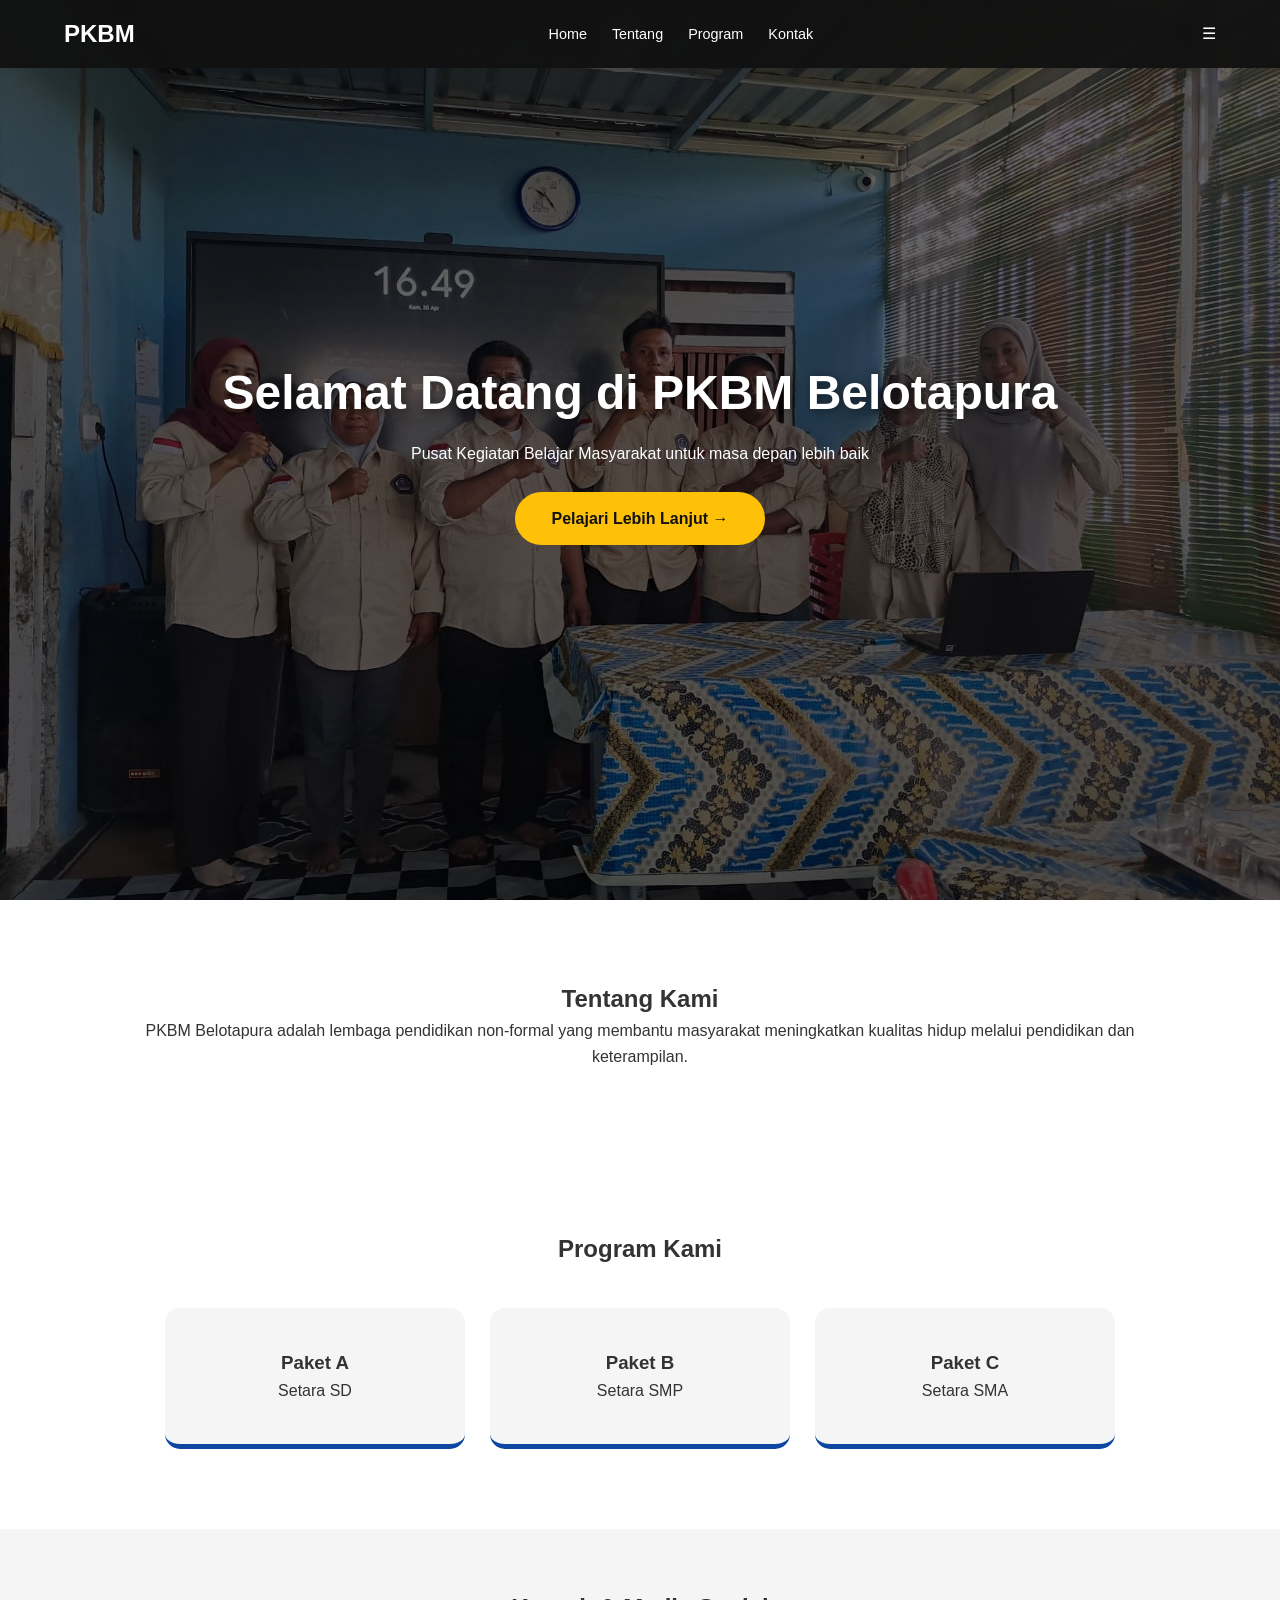
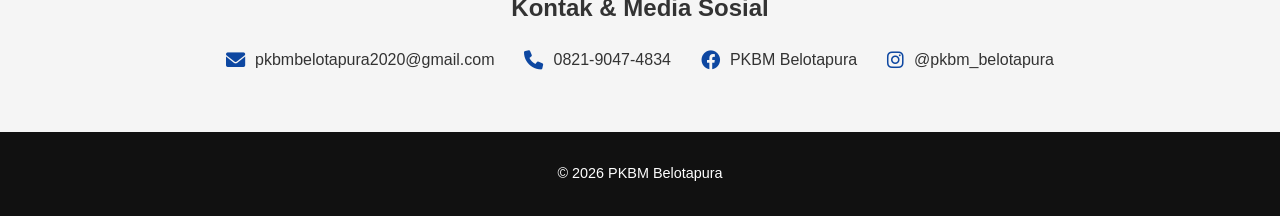
==== index.html @ 9c828b5b "upload project pertama" ====
<!DOCTYPE html>
<html lang="id">
<head>
    <meta charset="UTF-8">
    <meta name="viewport" content="width=device-width, initial-scale=1.0">
    <title>PKBM Belotapura</title>
    
    <link rel="icon" type="image/png" href="assets/img/favicon.png">
    
    <link rel="stylesheet" href="https://cdnjs.cloudflare.com/ajax/libs/font-awesome/6.0.0/css/all.min.css">
    
    <link rel="stylesheet" href="style.css">
</head>
<body>

<header>
    <nav class="navbar">
        <h1 class="logo">PKBM</h1>
        <ul class="nav-links">
            <li><a href="beranda.html">Home</a></li>
            <li><a href="#about">Tentang</a></li>
            <li><a href="#program">Program</a></li> 
            <li><a href="#contact">Kontak</a></li>
        </ul>
        <div class="menu-toggle">☰</div>
    </nav>
</header>

<section id="home" class="hero">
    <div class="hero-content">
        <h2>Selamat Datang di PKBM Belotapura</h2>
        <p>Pusat Kegiatan Belajar Masyarakat untuk masa depan lebih baik</p>
        <a href="beranda.html" class="btn">Pelajari Lebih Lanjut →</a>
    </div>
</section>

<section id="about" class="about">
    <div class="container">
        <h2>Tentang Kami</h2>
        <p>
            PKBM Belotapura adalah lembaga pendidikan non-formal yang membantu masyarakat 
            meningkatkan kualitas hidup melalui pendidikan dan keterampilan.
        </p>
    </div>
</section>

<section id="program" class="program">
    <h2>Program Kami</h2>
    <div class="program-container">
        <div class="program-card">
            <h3>Paket A</h3>
            <p>Setara SD</p>
        </div>
        <div class="program-card">
            <h3>Paket B</h3>
            <p>Setara SMP</p>
        </div>
        <div class="program-card">
            <h3>Paket C</h3>
            <p>Setara SMA</p>
        </div>
    </div>
</section>

<section id="contact" class="contact">
    <h2>Kontak & Media Sosial</h2>
    <div class="contact-container">
        <div class="contact-item">
            <i class="fas fa-envelope"></i>
            <span>pkbmbelotapura2020@gmail.com</span>
        </div>
        
        <div class="contact-item">
            <i class="fas fa-phone"></i>
            <span>0821-9047-4834</span>
        </div>

        <div class="contact-item">
            <a href="https://facebook.com/pkbmbelotapura" target="_blank">
                <i class="fab fa-facebook"></i>
                <span>PKBM Belotapura</span>
            </a>
        </div>

        <div class="contact-item">
            <a href="https://instagram.com/pkbm_belotapura" target="_blank">
                <i class="fab fa-instagram"></i>
                <span>@pkbm_belotapura</span>
            </a>
        </div>
    </div>
</section>

<footer>
    <p>© 2026 PKBM Belotapura</p>
</footer>

</body>
</html>
---- style.css ----
/* 1. RESET & BASE */
* {
    margin: 0;
    padding: 0;
    box-sizing: border-box;
}

html {
    scroll-behavior: smooth;
    /* Tambahkan ini agar konten tidak tertutup navbar saat di-scroll */
    scroll-padding-top: 70px; 
}

body {
    font-family: 'Segoe UI', Tahoma, Geneva, Verdana, sans-serif;
    line-height: 1.6;
    color: #333;
    background-color: var(--white);
}

/* 2. VARIABLES */
:root {
    --primary: #0d47a1;   /* biru */
    --accent: #ffc107;    /* kuning */
    --dark: #111;
    --white: #fff;
    --light: #f5f5f5;
}

/* 3. NAVBAR */
header {
    position: fixed; 
    width: 100%;
    z-index: 1000;
}

.navbar {
    display: flex;
    justify-content: space-between;
    align-items: center;
    padding: 15px 5%;
    background: rgba(17, 17, 17, 0.95); /* Sedikit lebih gelap agar teks terbaca jelas */
    color: var(--white);
    backdrop-filter: blur(5px); /* Efek blur modern di belakang navbar */
}

.logo {
    font-size: 1.5rem;
    font-weight: bold;
    color: var(--white);
}

.nav-links {
    display: flex;
    list-style: none;
}

.nav-links li {
    margin-left: 25px;
}

.nav-links a {
    color: var(--white);
    text-decoration: none;
    font-size: 0.9rem;
    font-weight: 500;
    transition: 0.3s;
}

.nav-links a:hover {
    color: var(--accent);
}

/* 4. HERO SECTION */
.hero {
    height: 100vh;
    background: url('assets/img/hero.jpg') center/cover no-repeat;
    display: flex;
    flex-direction: column;
    justify-content: center;
    align-items: center;
    text-align: center;
    color: var(--white);
    position: relative;
    padding: 0 20px;
}

.hero::after {
    content: '';
    position: absolute;
    inset: 0;
    background: rgba(0,0,0,0.6); 
    z-index: 1;
}

.hero .hero-content {
    position: relative;
    z-index: 2;
}

.hero h2 {
    font-size: 3rem;
    margin-bottom: 10px;
    text-shadow: 2px 2px 10px rgba(0,0,0,0.5);
}

/* 5. BUTTON */
.btn {
    display: inline-block;
    margin-top: 25px;
    padding: 12px 35px;
    border-radius: 50px; /* Lebih membulat agar modern */
    background: var(--accent);
    color: var(--dark);
    text-decoration: none;
    font-weight: bold;
    transition: 0.3s ease;
    border: 2px solid transparent;
}

.btn:hover {
    background: transparent;
    color: var(--accent);
    border: 2px solid var(--accent);
    transform: translateY(-3px);
}

/* 6. SECTION GENERAL */
section {
    padding: 80px 10%;
}

.about, .program, .contact {
    text-align: center;
}

/* 7. PROGRAM CARDS */
.program-container {
    display: flex;
    justify-content: center;
    gap: 25px;
    margin-top: 40px;
    flex-wrap: wrap;
}

.program-card {
    background: var(--light);
    padding: 40px 30px;
    border-radius: 15px;
    min-width: 250px;
    flex: 1;
    max-width: 300px;
    transition: 0.4s;
    border-bottom: 5px solid var(--primary);
}

.program-card:hover {
    transform: translateY(-10px);
    box-shadow: 0 15px 30px rgba(0,0,0,0.1);
}

/* 8. FOOTER */
footer {
    background: var(--dark);
    color: var(--white);
    text-align: center;
    padding: 30px;
    font-size: 0.9rem;
}

/* 9. PAGE DETAIL (beranda.html) */
.page-detail {
    padding-top: 120px;
    padding-bottom: 60px;
}

/* KONTAK HORIZONTAL */
.contact {
    padding: 60px 10%;
    text-align: center;
    background: var(--light);
}

.contact-container {
    display: flex;
    justify-content: center; /* Mengetengahkan item */
    align-items: center;
    gap: 30px; /* Jarak antar item kontak */
    flex-wrap: wrap; /* Agar otomatis turun jika layar HP sempit */
    margin-top: 20px;
}

.contact-item {
    display: flex;
    align-items: center;
    gap: 10px;
    font-size: 1rem;
}

.contact-item i {
    color: var(--primary); /* Warna ikon jadi biru */
    font-size: 1.2rem;
}

.contact-item a {
    text-decoration: none;
    color: inherit; /* Mengikuti warna teks body */
    display: flex;
    align-items: center;
    gap: 10px;
    transition: 0.3s;
}

.contact-item a:hover {
    color: var(--primary);
    transform: translateY(-2px); /* Efek melayang sedikit saat kursor lewat */
}

/* Responsif untuk HP agar tidak terlalu rapat */
@media (max-width: 600px) {
    .contact-container {
        flex-direction: column; /* Jadi vertikal kalau di HP layar kecil */
        gap: 15px;
    }
}

.image-gallery img {
    width: 100%;
    border-radius: 20px;
    margin: 20px 0;
}

/* 10. RESPONSIVE */
@media (max-width: 768px) {
    .nav-links {
        display: none; 
    }
    .hero h2 {
        font-size: 2rem;
    }
    .program-card {
        min-width: 100%;
    }
}
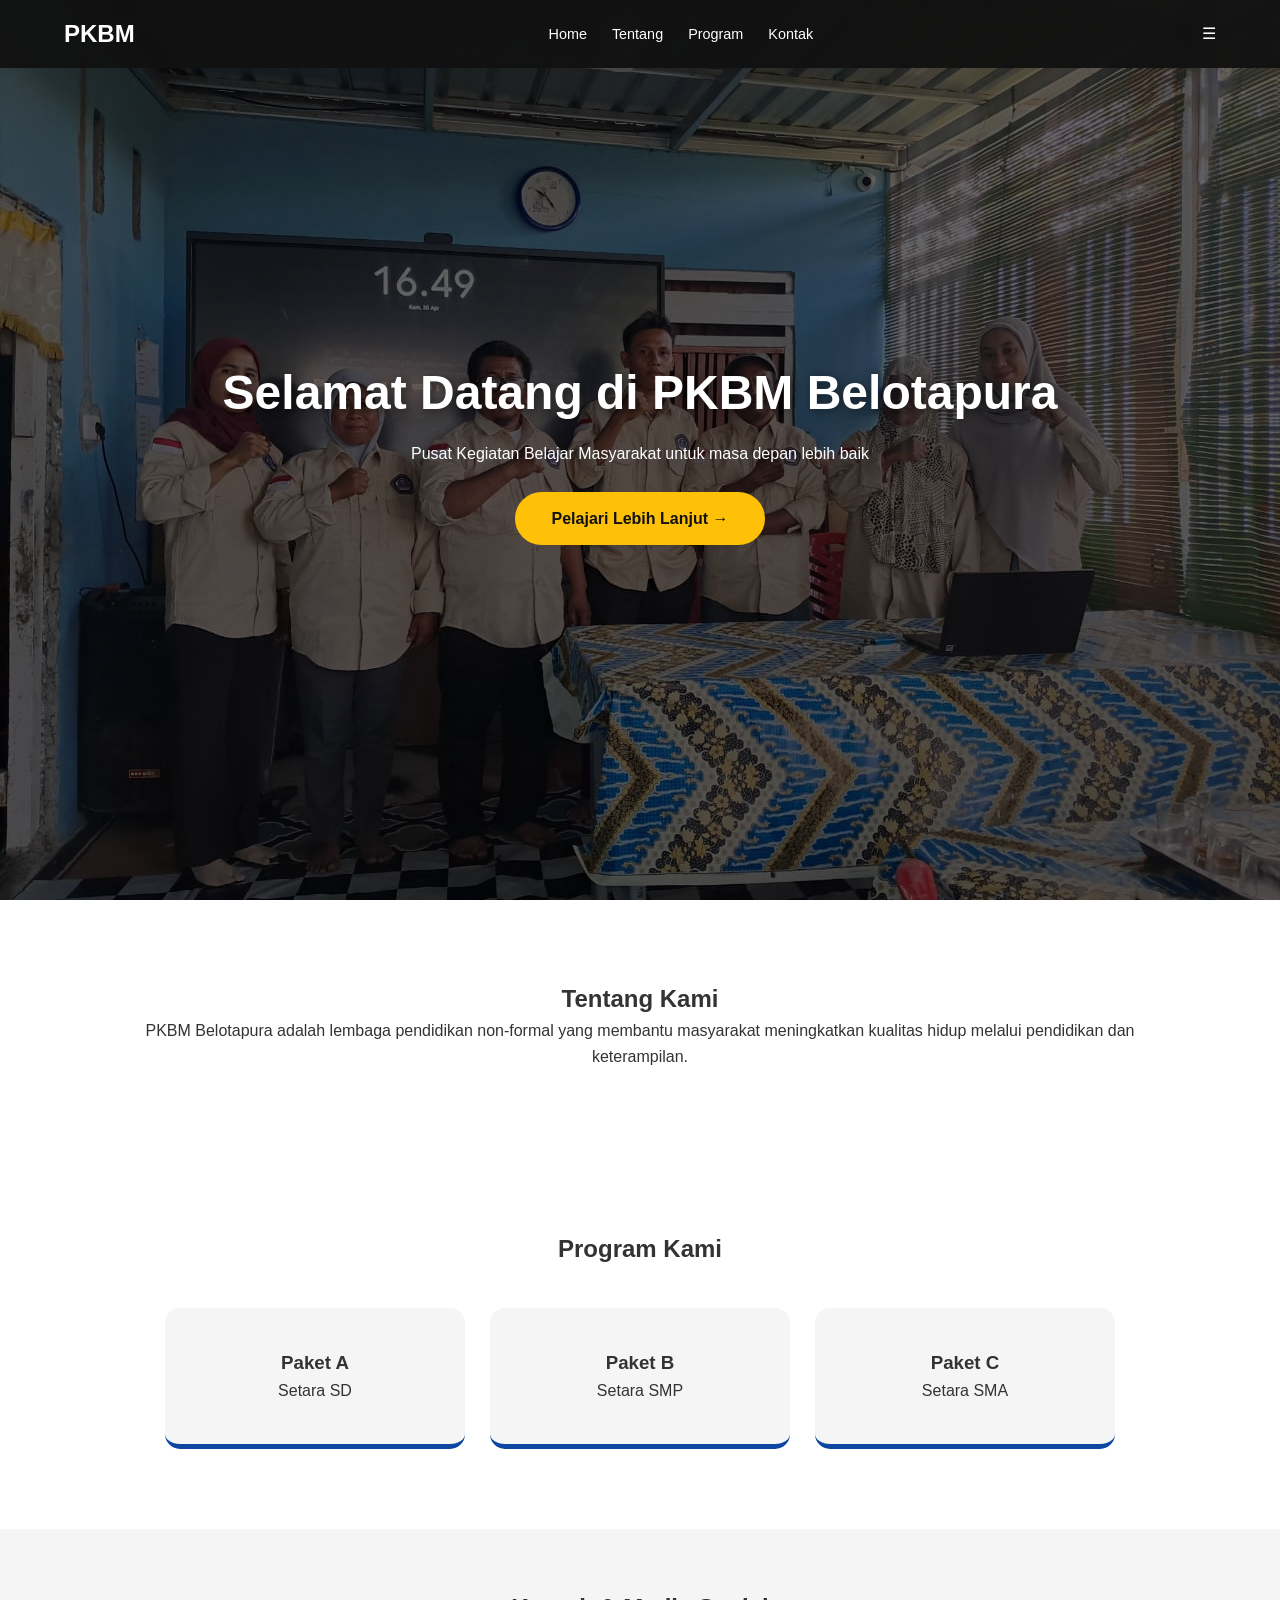
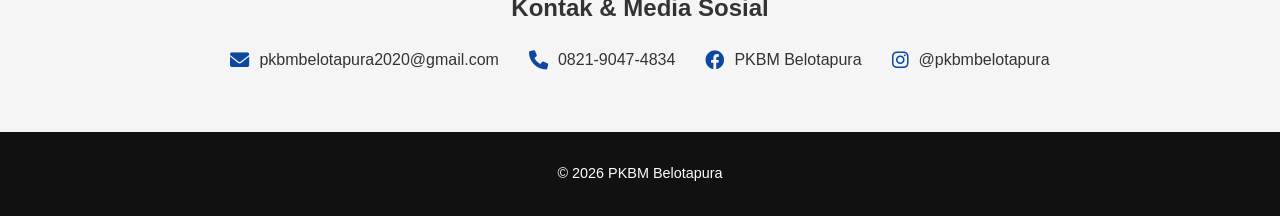
==== commit 42ea567a: "upload project kedua" ====
--- a/index.html
+++ b/index.html
@@ -82,12 +82,12 @@
             </a>
         </div>
 
-        <div class="contact-item">
-            <a href="https://instagram.com/pkbm_belotapura" target="_blank">
-                <i class="fab fa-instagram"></i>
-                <span>@pkbm_belotapura</span>
-            </a>
-        </div>
+       <div class="contact-item">
+    <a href="https://instagram.com/pkbmbelotapura" target="_blank">
+        <i class="fab fa-instagram"></i>
+        <span>@pkbmbelotapura</span>
+    </a>
+</div>
     </div>
 </section>
 
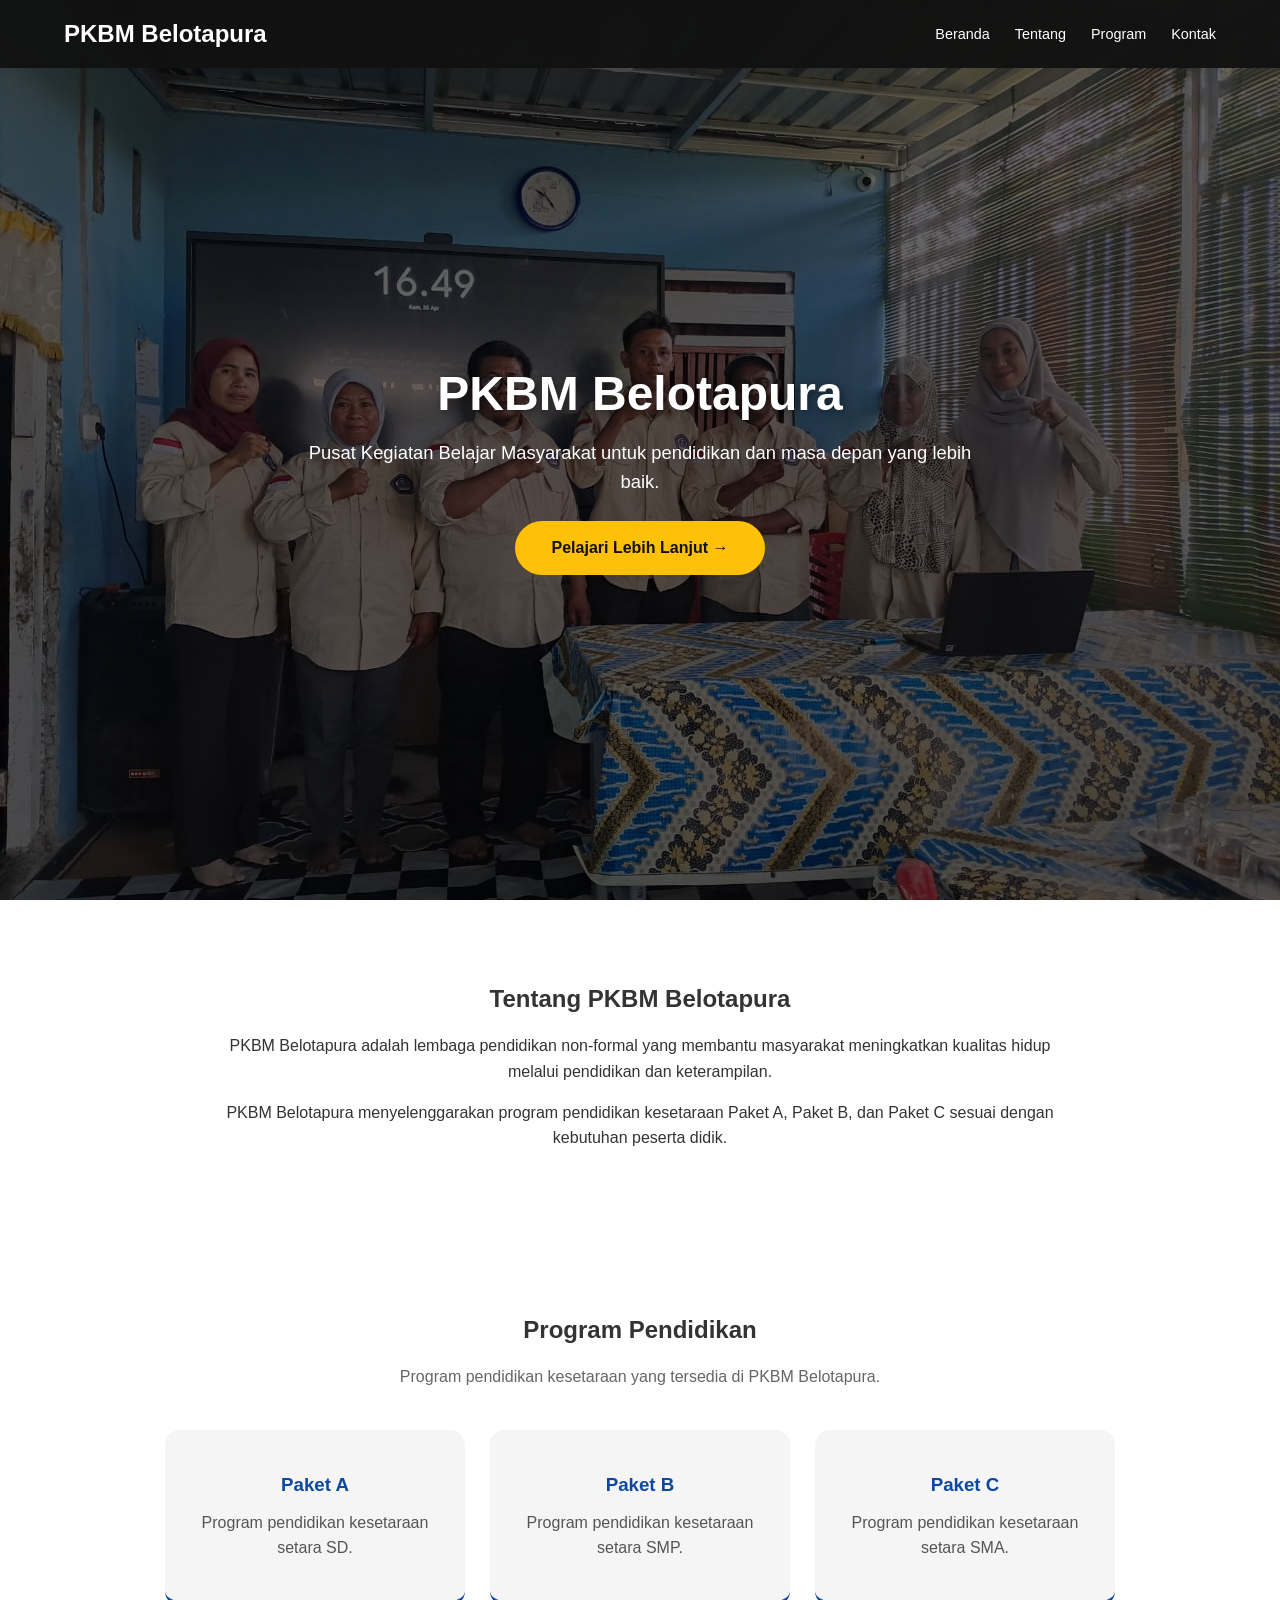
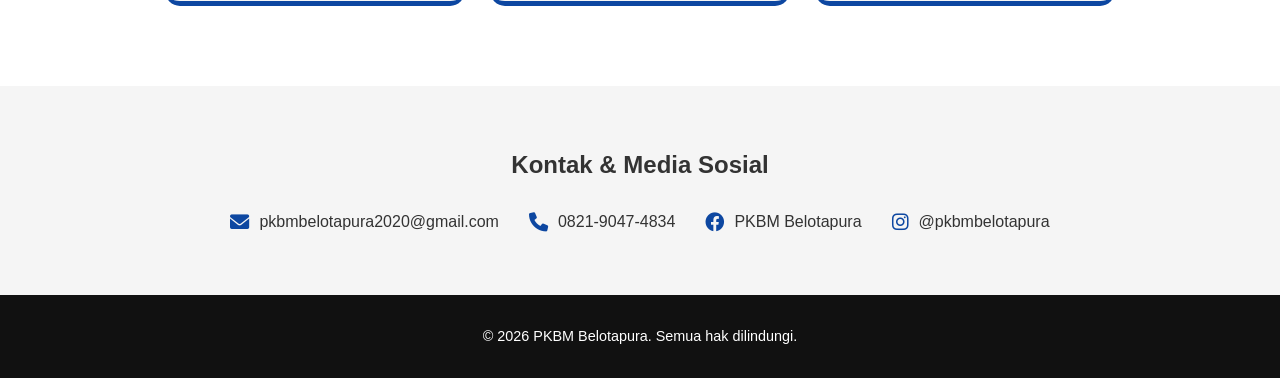
==== commit e6681ea9: "Perbaiki SEO website PKBM Belotapura" ====
--- a/index.html
+++ b/index.html
@@ -1,99 +1,313 @@
-<!DOCTYPE html>
-<html lang="id">
-<head>
-    <meta charset="UTF-8">
-    <meta name="viewport" content="width=device-width, initial-scale=1.0">
-    <title>PKBM Belotapura</title>
-    
-    <link rel="icon" type="image/png" href="assets/img/favicon.png">
-    
-    <link rel="stylesheet" href="https://cdnjs.cloudflare.com/ajax/libs/font-awesome/6.0.0/css/all.min.css">
-    
-    <link rel="stylesheet" href="style.css">
-</head>
-<body>
-
-<header>
-    <nav class="navbar">
-        <h1 class="logo">PKBM</h1>
+    <!DOCTYPE html>
+
+    <html lang="id">
+    <head>
+        <meta charset="UTF-8">
+
+
+    <meta
+        name="viewport"
+        content="width=device-width, initial-scale=1.0"
+    >
+
+    <meta
+        name="description"
+        content="PKBM Belotapura adalah lembaga pendidikan non-formal yang menyediakan program pendidikan kesetaraan Paket A, Paket B, dan Paket C."
+    >
+
+    <meta
+        name="robots"
+        content="index, follow"
+    >
+
+    <link
+        rel="canonical"
+        href="https://pkbm-belotapura.vercel.app/"
+    >
+
+    <title>PKBM Belotapura | Pusat Kegiatan Belajar Masyarakat</title>
+
+    <!-- Favicon -->
+    <link
+        rel="icon"
+        type="image/png"
+        href="assets/img/favicon.png"
+    >
+
+    <!-- Open Graph -->
+    <meta property="og:title" content="PKBM Belotapura | Pusat Kegiatan Belajar Masyarakat">
+    <meta
+        property="og:description"
+        content="PKBM Belotapura menyediakan pendidikan non-formal melalui program Paket A, Paket B, dan Paket C."
+    >
+    <meta
+        property="og:image"
+        content="https://pkbm-belotapura.vercel.app/assets/img/hero.jpg"
+    >
+    <meta
+        property="og:url"
+        content="https://pkbm-belotapura.vercel.app/"
+    >
+    <meta property="og:type" content="website">
+    <meta property="og:locale" content="id_ID">
+
+    <!-- Font Awesome -->
+    <link
+        rel="stylesheet"
+        href="https://cdnjs.cloudflare.com/ajax/libs/font-awesome/6.0.0/css/all.min.css"
+    >
+
+    <!-- CSS -->
+    <link
+        rel="stylesheet"
+        href="style.css"
+    >
+
+
+    </head>
+
+    <body>
+
+    <header>
+        <nav class="navbar" aria-label="Navigasi utama">
+
+        <a href="index.html" class="logo">
+            PKBM Belotapura
+        </a>
+
         <ul class="nav-links">
-            <li><a href="beranda.html">Home</a></li>
-            <li><a href="#about">Tentang</a></li>
-            <li><a href="#program">Program</a></li> 
-            <li><a href="#contact">Kontak</a></li>
+            <li>
+                <a href="index.html">Beranda</a>
+            </li>
+
+            <li>
+                <a href="#about">Tentang</a>
+            </li>
+
+            <li>
+                <a href="#program">Program</a>
+            </li>
+
+            <li>
+                <a href="#contact">Kontak</a>
+            </li>
         </ul>
-        <div class="menu-toggle">☰</div>
+
+        <div
+            class="menu-toggle"
+            aria-label="Buka menu navigasi"
+        >
+            ☰
+        </div>
+
     </nav>
-</header>
-
-<section id="home" class="hero">
-    <div class="hero-content">
-        <h2>Selamat Datang di PKBM Belotapura</h2>
-        <p>Pusat Kegiatan Belajar Masyarakat untuk masa depan lebih baik</p>
-        <a href="beranda.html" class="btn">Pelajari Lebih Lanjut →</a>
-    </div>
-</section>
-
-<section id="about" class="about">
-    <div class="container">
-        <h2>Tentang Kami</h2>
-        <p>
-            PKBM Belotapura adalah lembaga pendidikan non-formal yang membantu masyarakat 
-            meningkatkan kualitas hidup melalui pendidikan dan keterampilan.
+
+
+    </header>
+
+    <main>
+
+
+    <!-- HERO -->
+    <section
+        id="home"
+        class="hero"
+        aria-labelledby="hero-title"
+    >
+
+        <div class="hero-content">
+
+            <h1 id="hero-title">
+                PKBM Belotapura
+            </h1>
+
+            <p>
+                Pusat Kegiatan Belajar Masyarakat untuk pendidikan
+                dan masa depan yang lebih baik.
+            </p>
+
+            <a
+                href="beranda.html"
+                class="btn"
+            >
+                Pelajari Lebih Lanjut →
+            </a>
+
+        </div>
+
+    </section>
+
+
+    <!-- TENTANG -->
+    <section
+        id="about"
+        class="about"
+        aria-labelledby="about-title"
+    >
+
+        <div class="container">
+
+            <h2 id="about-title">
+                Tentang PKBM Belotapura
+            </h2>
+
+            <p>
+                PKBM Belotapura adalah lembaga pendidikan non-formal
+                yang membantu masyarakat meningkatkan kualitas hidup
+                melalui pendidikan dan keterampilan.
+            </p>
+
+            <p>
+                PKBM Belotapura menyelenggarakan program pendidikan
+                kesetaraan Paket A, Paket B, dan Paket C sesuai dengan
+                kebutuhan peserta didik.
+            </p>
+
+        </div>
+
+    </section>
+
+
+    <!-- PROGRAM -->
+    <section
+        id="program"
+        class="program"
+        aria-labelledby="program-title"
+    >
+
+        <h2 id="program-title">
+            Program Pendidikan
+        </h2>
+
+        <p class="section-description">
+            Program pendidikan kesetaraan yang tersedia di
+            PKBM Belotapura.
         </p>
-    </div>
-</section>
-
-<section id="program" class="program">
-    <h2>Program Kami</h2>
-    <div class="program-container">
-        <div class="program-card">
-            <h3>Paket A</h3>
-            <p>Setara SD</p>
-        </div>
-        <div class="program-card">
-            <h3>Paket B</h3>
-            <p>Setara SMP</p>
-        </div>
-        <div class="program-card">
-            <h3>Paket C</h3>
-            <p>Setara SMA</p>
-        </div>
-    </div>
-</section>
-
-<section id="contact" class="contact">
-    <h2>Kontak & Media Sosial</h2>
-    <div class="contact-container">
-        <div class="contact-item">
-            <i class="fas fa-envelope"></i>
-            <span>pkbmbelotapura2020@gmail.com</span>
-        </div>
-        
-        <div class="contact-item">
-            <i class="fas fa-phone"></i>
-            <span>0821-9047-4834</span>
-        </div>
-
-        <div class="contact-item">
-            <a href="https://facebook.com/pkbmbelotapura" target="_blank">
-                <i class="fab fa-facebook"></i>
-                <span>PKBM Belotapura</span>
-            </a>
-        </div>
-
-       <div class="contact-item">
-    <a href="https://instagram.com/pkbmbelotapura" target="_blank">
-        <i class="fab fa-instagram"></i>
-        <span>@pkbmbelotapura</span>
-    </a>
-</div>
-    </div>
-</section>
-
-<footer>
-    <p>© 2026 PKBM Belotapura</p>
-</footer>
-
-</body>
-</html>+
+        <div class="program-container">
+
+            <article class="program-card">
+                <h3>Paket A</h3>
+                <p>Program pendidikan kesetaraan setara SD.</p>
+            </article>
+
+            <article class="program-card">
+                <h3>Paket B</h3>
+                <p>Program pendidikan kesetaraan setara SMP.</p>
+            </article>
+
+            <article class="program-card">
+                <h3>Paket C</h3>
+                <p>Program pendidikan kesetaraan setara SMA.</p>
+            </article>
+
+        </div>
+
+    </section>
+
+
+    <!-- KONTAK -->
+    <section
+        id="contact"
+        class="contact"
+        aria-labelledby="contact-title"
+    >
+
+        <h2 id="contact-title">
+            Kontak & Media Sosial
+        </h2>
+
+        <div class="contact-container">
+
+            <div class="contact-item">
+
+                <i
+                    class="fas fa-envelope"
+                    aria-hidden="true"
+                ></i>
+
+                <a href="mailto:pkbmbelotapura2020@gmail.com">
+                    pkbmbelotapura2020@gmail.com
+                </a>
+
+            </div>
+
+
+            <div class="contact-item">
+
+                <i
+                    class="fas fa-phone"
+                    aria-hidden="true"
+                ></i>
+
+                <a href="tel:+6282190474834">
+                    0821-9047-4834
+                </a>
+
+            </div>
+
+
+            <div class="contact-item">
+
+                <a
+                    href="https://facebook.com/pkbmbelotapura"
+                    target="_blank"
+                    rel="noopener noreferrer"
+                    aria-label="Facebook PKBM Belotapura"
+                >
+
+                    <i
+                        class="fab fa-facebook"
+                        aria-hidden="true"
+                    ></i>
+
+                    <span>
+                        PKBM Belotapura
+                    </span>
+
+                </a>
+
+            </div>
+
+
+            <div class="contact-item">
+
+                <a
+                    href="https://instagram.com/pkbmbelotapura"
+                    target="_blank"
+                    rel="noopener noreferrer"
+                    aria-label="Instagram PKBM Belotapura"
+                >
+
+                    <i
+                        class="fab fa-instagram"
+                        aria-hidden="true"
+                    ></i>
+
+                    <span>
+                        @pkbmbelotapura
+                    </span>
+
+                </a>
+
+            </div>
+
+        </div>
+
+    </section>
+
+
+    </main>
+
+    <footer>
+
+
+    <p>
+        © 2026 PKBM Belotapura. Semua hak dilindungi.
+    </p>
+
+
+    </footer>
+
+    </body>
+    </html>
--- a/style.css
+++ b/style.css
@@ -1,244 +1,576 @@
-/* 1. RESET & BASE */
-* {
+    /* =========================================
+
+    1. RESET & BASE
+    ========================================= */
+
+    * {
     margin: 0;
     padding: 0;
     box-sizing: border-box;
-}
-
-html {
+    }
+
+    html {
     scroll-behavior: smooth;
-    /* Tambahkan ini agar konten tidak tertutup navbar saat di-scroll */
-    scroll-padding-top: 70px; 
-}
-
-body {
-    font-family: 'Segoe UI', Tahoma, Geneva, Verdana, sans-serif;
+    scroll-padding-top: 70px;
+    }
+
+    body {
+    font-family: "Segoe UI", Tahoma, Geneva, Verdana, sans-serif;
     line-height: 1.6;
     color: #333;
     background-color: var(--white);
-}
-
-/* 2. VARIABLES */
-:root {
-    --primary: #0d47a1;   /* biru */
-    --accent: #ffc107;    /* kuning */
+    }
+
+    /* =========================================
+    2. VARIABLES
+    ========================================= */
+
+    :root {
+    --primary: #0d47a1;
+    --accent: #ffc107;
     --dark: #111;
     --white: #fff;
     --light: #f5f5f5;
-}
-
-/* 3. NAVBAR */
-header {
-    position: fixed; 
+    }
+
+    /* =========================================
+    3. NAVBAR
+    ========================================= */
+
+    header {
+    position: fixed;
+    top: 0;
+    left: 0;
     width: 100%;
     z-index: 1000;
-}
-
-.navbar {
+    }
+
+    .navbar {
     display: flex;
     justify-content: space-between;
     align-items: center;
     padding: 15px 5%;
-    background: rgba(17, 17, 17, 0.95); /* Sedikit lebih gelap agar teks terbaca jelas */
+    background: rgba(17, 17, 17, 0.95);
     color: var(--white);
-    backdrop-filter: blur(5px); /* Efek blur modern di belakang navbar */
-}
-
-.logo {
+    backdrop-filter: blur(5px);
+    }
+
+    .logo {
     font-size: 1.5rem;
     font-weight: bold;
     color: var(--white);
-}
-
-.nav-links {
+    text-decoration: none;
+    }
+
+    .nav-links {
     display: flex;
     list-style: none;
-}
-
-.nav-links li {
+    }
+
+    .nav-links li {
     margin-left: 25px;
-}
-
-.nav-links a {
+    }
+
+    .nav-links a {
     color: var(--white);
     text-decoration: none;
     font-size: 0.9rem;
     font-weight: 500;
     transition: 0.3s;
-}
-
-.nav-links a:hover {
+    }
+
+    .nav-links a:hover {
     color: var(--accent);
-}
-
-/* 4. HERO SECTION */
-.hero {
-    height: 100vh;
-    background: url('assets/img/hero.jpg') center/cover no-repeat;
+    }
+
+    .menu-toggle {
+    display: none;
+    font-size: 1.5rem;
+    cursor: pointer;
+    }
+
+    /* =========================================
+    4. HERO
+    ========================================= */
+
+    .hero {
+    min-height: 100vh;
+    background: url("assets/img/hero.jpg") center / cover no-repeat;
+
+   
     display: flex;
     flex-direction: column;
     justify-content: center;
     align-items: center;
+
     text-align: center;
     color: var(--white);
+
     position: relative;
-    padding: 0 20px;
-}
-
-.hero::after {
-    content: '';
+    padding: 100px 20px 60px;
+    
+
+    }
+
+    .hero::after {
+    content: "";
     position: absolute;
     inset: 0;
-    background: rgba(0,0,0,0.6); 
+    background: rgba(0, 0, 0, 0.6);
     z-index: 1;
-}
-
-.hero .hero-content {
+    }
+
+    .hero-content {
     position: relative;
     z-index: 2;
-}
-
-.hero h2 {
+    max-width: 850px;
+    }
+
+    .hero h1 {
     font-size: 3rem;
-    margin-bottom: 10px;
-    text-shadow: 2px 2px 10px rgba(0,0,0,0.5);
-}
-
-/* 5. BUTTON */
-.btn {
+    line-height: 1.2;
+    margin-bottom: 15px;
+    text-shadow: 2px 2px 10px rgba(0, 0, 0, 0.5);
+    }
+
+    .hero p {
+    font-size: 1.15rem;
+    max-width: 700px;
+    margin: 0 auto;
+    }
+
+    /* =========================================
+    5. BUTTON
+    ========================================= */
+
+    .btn {
     display: inline-block;
     margin-top: 25px;
     padding: 12px 35px;
-    border-radius: 50px; /* Lebih membulat agar modern */
+
+   
+    border-radius: 50px;
+
     background: var(--accent);
     color: var(--dark);
+
     text-decoration: none;
     font-weight: bold;
+
     transition: 0.3s ease;
     border: 2px solid transparent;
-}
-
-.btn:hover {
+  
+
+    }
+
+    .btn:hover {
     background: transparent;
     color: var(--accent);
     border: 2px solid var(--accent);
     transform: translateY(-3px);
-}
-
-/* 6. SECTION GENERAL */
-section {
+    }
+
+    /* =========================================
+    6. GENERAL SECTION
+    ========================================= */
+
+    section {
     padding: 80px 10%;
-}
-
-.about, .program, .contact {
+    }
+
+    .about,
+    .program,
+    .contact {
     text-align: center;
-}
-
-/* 7. PROGRAM CARDS */
-.program-container {
+    }
+
+    .container {
+    max-width: 900px;
+    margin: 0 auto;
+    }
+
+    .about p {
+    max-width: 850px;
+    margin: 15px auto 0;
+    }
+
+    .section-description {
+    max-width: 700px;
+    margin: 15px auto 0;
+    color: #666;
+    }
+
+    /* =========================================
+    7. PROGRAM
+    ========================================= */
+
+    .program-container {
     display: flex;
     justify-content: center;
     gap: 25px;
+
+ 
     margin-top: 40px;
+
     flex-wrap: wrap;
-}
-
-.program-card {
+  
+
+    }
+
+    .program-card {
     background: var(--light);
+
+    
     padding: 40px 30px;
+
     border-radius: 15px;
+
     min-width: 250px;
     flex: 1;
     max-width: 300px;
+
     transition: 0.4s;
+
     border-bottom: 5px solid var(--primary);
-}
-
-.program-card:hover {
+
+
+    }
+
+    .program-card h3 {
+    color: var(--primary);
+    margin-bottom: 10px;
+    }
+
+    .program-card p {
+    color: #555;
+    }
+
+    .program-card:hover {
     transform: translateY(-10px);
-    box-shadow: 0 15px 30px rgba(0,0,0,0.1);
-}
-
-/* 8. FOOTER */
-footer {
-    background: var(--dark);
-    color: var(--white);
-    text-align: center;
-    padding: 30px;
-    font-size: 0.9rem;
-}
-
-/* 9. PAGE DETAIL (beranda.html) */
-.page-detail {
-    padding-top: 120px;
-    padding-bottom: 60px;
-}
-
-/* KONTAK HORIZONTAL */
-.contact {
+
+
+    box-shadow:
+        0 15px 30px rgba(0, 0, 0, 0.1);
+
+
+    }
+
+    /* =========================================
+    8. CONTACT
+    ========================================= */
+
+    .contact {
     padding: 60px 10%;
     text-align: center;
     background: var(--light);
-}
-
-.contact-container {
-    display: flex;
-    justify-content: center; /* Mengetengahkan item */
+    }
+
+    .contact-container {
+    display: flex;
+    justify-content: center;
     align-items: center;
-    gap: 30px; /* Jarak antar item kontak */
-    flex-wrap: wrap; /* Agar otomatis turun jika layar HP sempit */
-    margin-top: 20px;
-}
-
-.contact-item {
+
+
+    gap: 30px;
+
+    flex-wrap: wrap;
+
+    margin-top: 25px;
+
+
+    }
+
+    .contact-item {
     display: flex;
     align-items: center;
+
+
     gap: 10px;
+
     font-size: 1rem;
-}
-
-.contact-item i {
-    color: var(--primary); /* Warna ikon jadi biru */
+
+
+    }
+
+    .contact-item i {
+    color: var(--primary);
     font-size: 1.2rem;
-}
-
-.contact-item a {
+    }
+
+    .contact-item a {
     text-decoration: none;
-    color: inherit; /* Mengikuti warna teks body */
+    color: inherit;
+
+
     display: flex;
     align-items: center;
+
     gap: 10px;
+
     transition: 0.3s;
-}
-
-.contact-item a:hover {
+
+
+    }
+
+    .contact-item a:hover {
     color: var(--primary);
-    transform: translateY(-2px); /* Efek melayang sedikit saat kursor lewat */
-}
-
-/* Responsif untuk HP agar tidak terlalu rapat */
-@media (max-width: 600px) {
-    .contact-container {
-        flex-direction: column; /* Jadi vertikal kalau di HP layar kecil */
-        gap: 15px;
-    }
-}
-
-.image-gallery img {
+    transform: translateY(-2px);
+    }
+
+    /* =========================================
+    9. DETAIL PAGE
+    ========================================= */
+
+    .content-detail {
+    padding: 120px 10% 70px;
+    max-width: 1200px;
+    margin: 0 auto;
+    }
+
+    .content-detail article {
+    max-width: 1000px;
+    margin: 0 auto;
+    }
+
+    .content-detail section {
+    padding: 35px 0;
+    text-align: left;
+    }
+
+    .content-detail h1 {
+    color: var(--primary);
+    font-size: 2.2rem;
+    margin-bottom: 25px;
+    }
+
+    .content-detail h2 {
+    color: var(--primary);
+    font-size: 1.7rem;
+    margin-bottom: 15px;
+    }
+
+    .content-detail p {
+    margin-bottom: 15px;
+    }
+
+    .content-detail ol {
+    padding-left: 25px;
+    }
+
+    .content-detail li {
+    margin-bottom: 12px;
+    }
+
+    .main-image {
+    margin-bottom: 40px;
+    }
+
+    .main-image img {
+    display: block;
+
+  
     width: 100%;
-    border-radius: 20px;
-    margin: 20px 0;
-}
-
-/* 10. RESPONSIVE */
-@media (max-width: 768px) {
+    height: auto;
+
+    border-radius: 15px;
+
+    box-shadow:
+        0 10px 30px rgba(0, 0, 0, 0.08);
+  
+
+    }
+
+    /* =========================================
+    10. DIVIDER
+    ========================================= */
+
+    .section-divider {
+    margin: 40px 0;
+
+
+    border: 0;
+    border-top: 1px solid #eee;
+
+
+    }
+
+    /* =========================================
+    11. GALLERY
+    ========================================= */
+
+    .gallery-section {
+    text-align: center !important;
+    }
+
+    .gallery-section h2 {
+    margin-bottom: 10px;
+    }
+
+    .gallery-intro {
+    color: #666;
+    margin-bottom: 30px;
+    }
+
+    .photo-grid {
+    display: grid;
+
+  
+    grid-template-columns:
+        repeat(3, minmax(0, 1fr));
+
+    gap: 25px;
+
+    margin-top: 30px;
+  
+
+    }
+
+    .photo-item {
+    margin: 0;
+
+   
+    background: var(--white);
+
+    border-radius: 15px;
+
+    overflow: hidden;
+
+    box-shadow:
+        0 8px 25px rgba(0, 0, 0, 0.08);
+
+    transition: 0.3s ease;
+   
+
+    }
+
+    .photo-item:hover {
+    transform: translateY(-5px);
+
+  
+    box-shadow:
+        0 12px 30px rgba(0, 0, 0, 0.12);
+
+
+    }
+
+    .photo-item img {
+    display: block;
+
+  
+    width: 100%;
+    height: 220px;
+
+    object-fit: cover;
+
+
+    }
+
+    .photo-item figcaption {
+    padding: 15px;
+
+   
+    font-size: 0.95rem;
+
+    color: #444;
+
+    text-align: center;
+
+
+    }
+
+    /* =========================================
+    12. FOOTER
+    ========================================= */
+
+    footer {
+    background: var(--dark);
+
+    color: var(--white);
+
+    text-align: center;
+
+    padding: 30px;
+
+    font-size: 0.9rem;
+  
+
+    }
+
+    /* =========================================
+    13. RESPONSIVE
+    ========================================= */
+
+    @media (max-width: 900px) {
+
+    .photo-grid {
+        grid-template-columns:
+            repeat(2, minmax(0, 1fr));
+    }
+
+
+    }
+
+    @media (max-width: 768px) {
+
     .nav-links {
-        display: none; 
-    }
-    .hero h2 {
-        font-size: 2rem;
-    }
+        display: none;
+    }
+
+    .menu-toggle {
+        display: block;
+    }
+
+    .hero {
+        min-height: 90vh;
+    }
+
+    .hero h1 {
+        font-size: 2.2rem;
+    }
+
+    .hero p {
+        font-size: 1rem;
+    }
+
     .program-card {
         min-width: 100%;
-    }
-}+        max-width: 100%;
+    }
+
+    .content-detail {
+        padding: 100px 6% 50px;
+    }
+
+
+    }
+
+    @media (max-width: 600px) {
+
+
+    section {
+        padding: 60px 6%;
+    }
+
+    .contact-container {
+        flex-direction: column;
+        gap: 15px;
+    }
+
+    .photo-grid {
+        grid-template-columns: 1fr;
+    }
+
+    .photo-item img {
+        height: 230px;
+    }
+
+    .content-detail h1 {
+        font-size: 1.8rem;
+    }
+
+    .content-detail h2 {
+        font-size: 1.5rem;
+    }
+
+
+    }
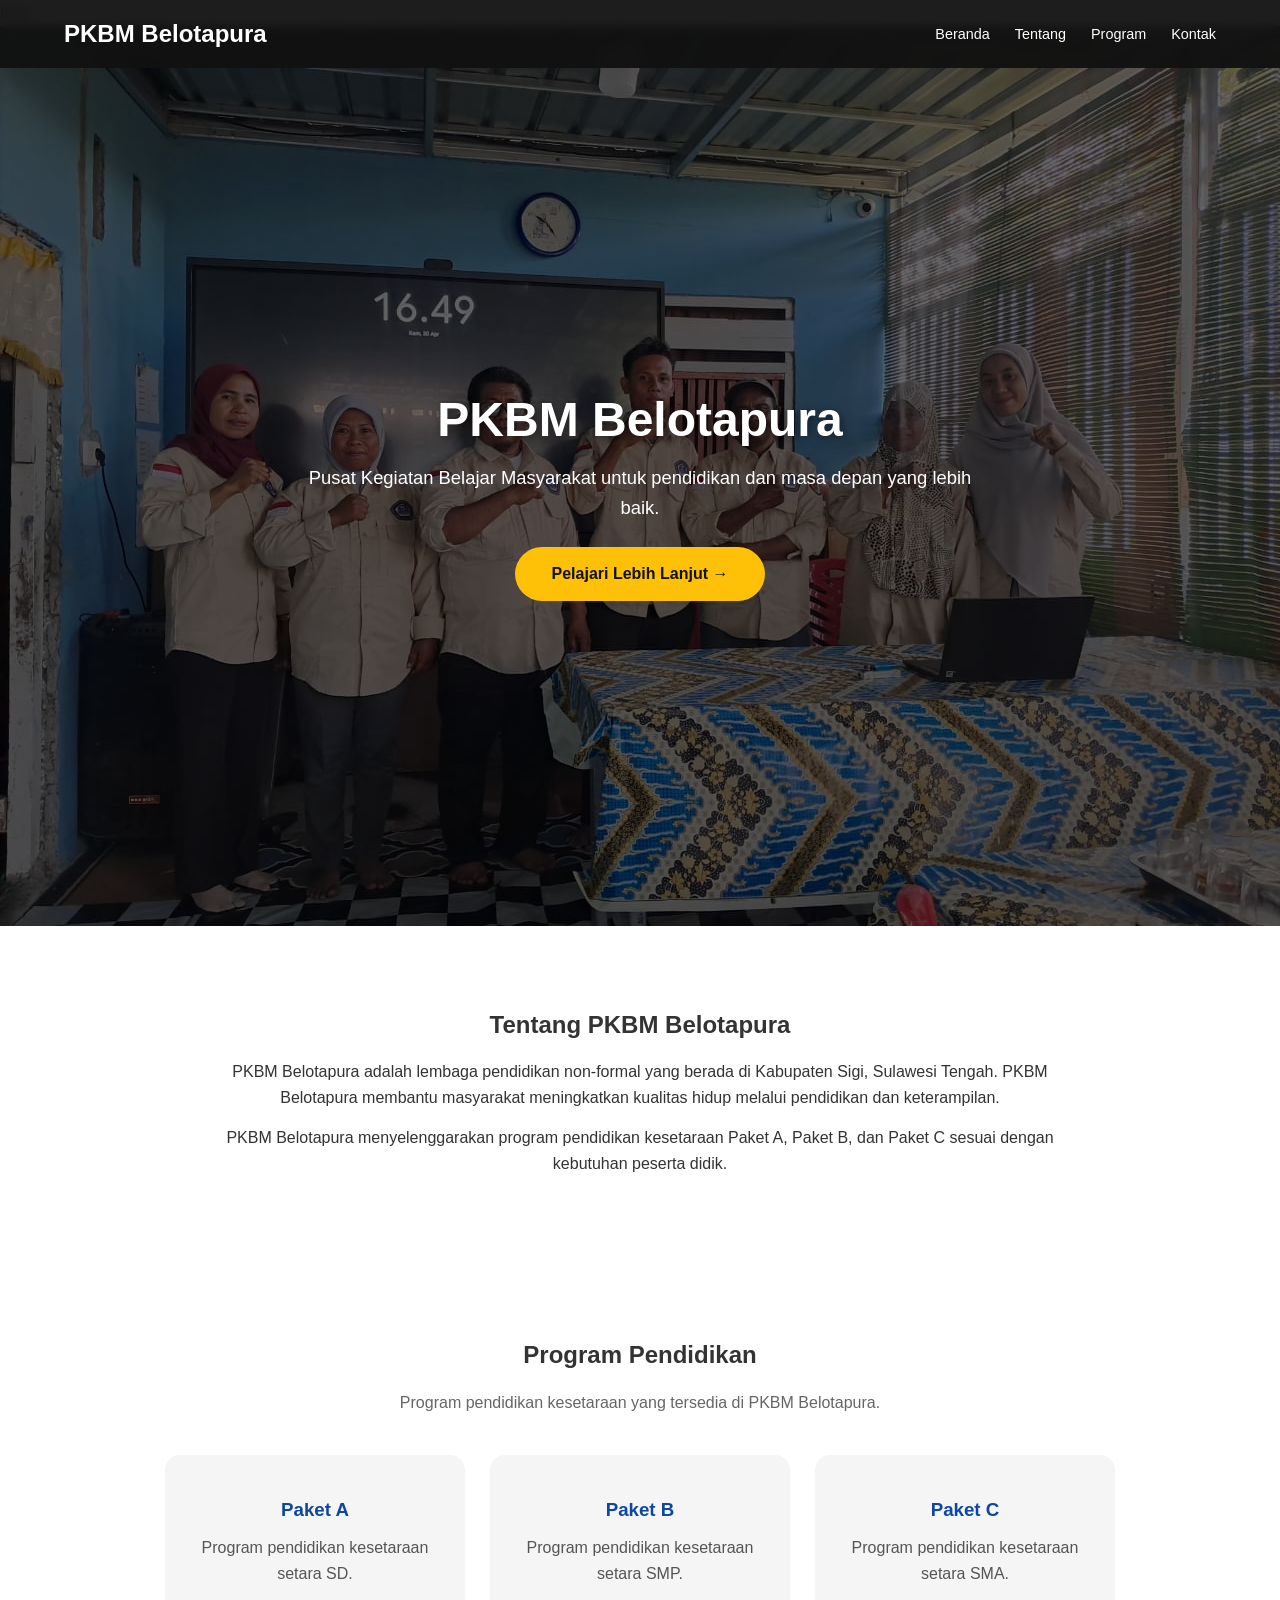
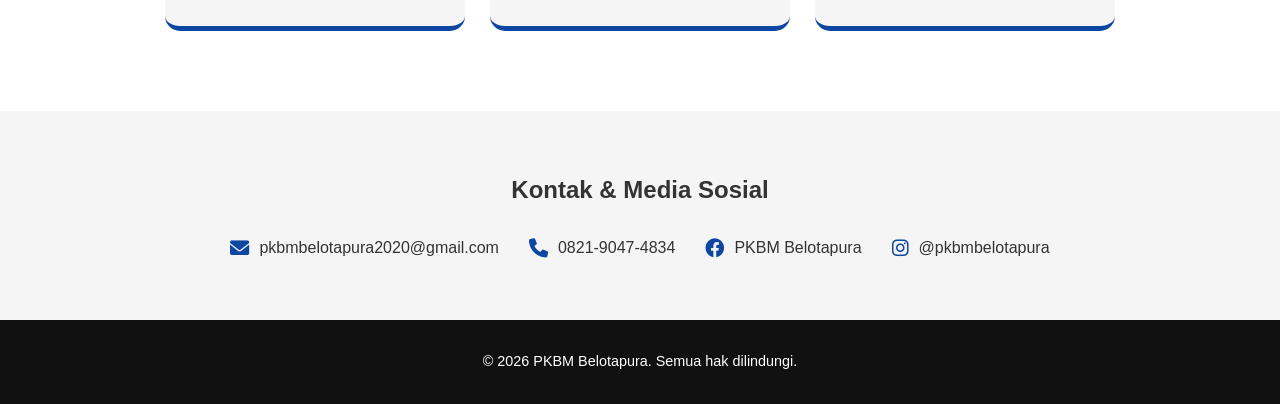
==== commit b7b00387: "Perbaiki SEO halaman utama PKBM Belotapura" ====
--- a/index.html
+++ b/index.html
@@ -1,313 +1,421 @@
+    html
     <!DOCTYPE html>
-
     <html lang="id">
+
     <head>
+
         <meta charset="UTF-8">
 
-
-    <meta
-        name="viewport"
-        content="width=device-width, initial-scale=1.0"
-    >
-
-    <meta
-        name="description"
-        content="PKBM Belotapura adalah lembaga pendidikan non-formal yang menyediakan program pendidikan kesetaraan Paket A, Paket B, dan Paket C."
-    >
-
-    <meta
-        name="robots"
-        content="index, follow"
-    >
-
-    <link
-        rel="canonical"
-        href="https://pkbm-belotapura.vercel.app/"
-    >
-
-    <title>PKBM Belotapura | Pusat Kegiatan Belajar Masyarakat</title>
-
-    <!-- Favicon -->
-    <link
-        rel="icon"
-        type="image/png"
-        href="assets/img/favicon.png"
-    >
-
-    <!-- Open Graph -->
-    <meta property="og:title" content="PKBM Belotapura | Pusat Kegiatan Belajar Masyarakat">
-    <meta
-        property="og:description"
-        content="PKBM Belotapura menyediakan pendidikan non-formal melalui program Paket A, Paket B, dan Paket C."
-    >
-    <meta
-        property="og:image"
-        content="https://pkbm-belotapura.vercel.app/assets/img/hero.jpg"
-    >
-    <meta
-        property="og:url"
-        content="https://pkbm-belotapura.vercel.app/"
-    >
-    <meta property="og:type" content="website">
-    <meta property="og:locale" content="id_ID">
-
-    <!-- Font Awesome -->
-    <link
-        rel="stylesheet"
-        href="https://cdnjs.cloudflare.com/ajax/libs/font-awesome/6.0.0/css/all.min.css"
-    >
-
-    <!-- CSS -->
-    <link
-        rel="stylesheet"
-        href="style.css"
-    >
-
+        <meta
+            name="viewport"
+            content="width=device-width, initial-scale=1.0"
+        >
+
+        <!-- SEO -->
+        <meta
+            name="description"
+            content="PKBM Belotapura adalah lembaga pendidikan non-formal di Kabupaten Sigi, Sulawesi Tengah, yang menyediakan program pendidikan kesetaraan Paket A, Paket B, dan Paket C."
+        >
+
+        <meta
+            name="robots"
+            content="index, follow"
+        >
+
+        <link
+            rel="canonical"
+            href="https://pkbm-belotapura.vercel.app/"
+        >
+
+        <title>
+            PKBM Belotapura | Pusat Kegiatan Belajar Masyarakat
+        </title>
+
+
+        <!-- Favicon -->
+        <link
+            rel="icon"
+            type="image/png"
+            href="assets/img/favicon.png"
+        >
+
+
+        <!-- Open Graph -->
+        <meta
+            property="og:title"
+            content="PKBM Belotapura | Pusat Kegiatan Belajar Masyarakat"
+        >
+
+        <meta
+            property="og:description"
+            content="PKBM Belotapura adalah lembaga pendidikan non-formal di Kabupaten Sigi, Sulawesi Tengah, yang menyediakan program Paket A, Paket B, dan Paket C."
+        >
+
+        <meta
+            property="og:image"
+            content="https://pkbm-belotapura.vercel.app/assets/img/hero.jpg"
+        >
+
+        <meta
+            property="og:url"
+            content="https://pkbm-belotapura.vercel.app/"
+        >
+
+        <meta
+            property="og:type"
+            content="website"
+        >
+
+        <meta
+            property="og:locale"
+            content="id_ID"
+        >
+
+        <meta
+            property="og:site_name"
+            content="PKBM Belotapura"
+        >
+
+
+        <!-- Twitter Card -->
+        <meta
+            name="twitter:card"
+            content="summary_large_image"
+        >
+
+        <meta
+            name="twitter:title"
+            content="PKBM Belotapura | Pusat Kegiatan Belajar Masyarakat"
+        >
+
+        <meta
+            name="twitter:description"
+            content="PKBM Belotapura adalah lembaga pendidikan non-formal di Kabupaten Sigi, Sulawesi Tengah, yang menyediakan program Paket A, Paket B, dan Paket C."
+        >
+
+        <meta
+            name="twitter:image"
+            content="https://pkbm-belotapura.vercel.app/assets/img/hero.jpg"
+        >
+
+
+        <!-- Font Awesome -->
+        <link
+            rel="stylesheet"
+            href="https://cdnjs.cloudflare.com/ajax/libs/font-awesome/6.0.0/css/all.min.css"
+        >
+
+
+        <!-- CSS -->
+        <link
+            rel="stylesheet"
+            href="style.css"
+        >
 
     </head>
 
+
     <body>
 
+
     <header>
-        <nav class="navbar" aria-label="Navigasi utama">
-
-        <a href="index.html" class="logo">
-            PKBM Belotapura
-        </a>
-
-        <ul class="nav-links">
-            <li>
-                <a href="index.html">Beranda</a>
-            </li>
-
-            <li>
-                <a href="#about">Tentang</a>
-            </li>
-
-            <li>
-                <a href="#program">Program</a>
-            </li>
-
-            <li>
-                <a href="#contact">Kontak</a>
-            </li>
-        </ul>
-
-        <div
-            class="menu-toggle"
-            aria-label="Buka menu navigasi"
-        >
-            ☰
-        </div>
-
-    </nav>
-
+
+        <nav
+            class="navbar"
+            aria-label="Navigasi utama"
+        >
+
+            <a
+                href="index.html"
+                class="logo"
+            >
+                PKBM Belotapura
+            </a>
+
+
+            <ul class="nav-links">
+
+                <li>
+                    <a href="index.html">
+                        Beranda
+                    </a>
+                </li>
+
+                <li>
+                    <a href="#about">
+                        Tentang
+                    </a>
+                </li>
+
+                <li>
+                    <a href="#program">
+                        Program
+                    </a>
+                </li>
+
+                <li>
+                    <a href="#contact">
+                        Kontak
+                    </a>
+                </li>
+
+            </ul>
+
+
+            <div
+                class="menu-toggle"
+                aria-label="Buka menu navigasi"
+            >
+                ☰
+            </div>
+
+        </nav>
 
     </header>
 
+
     <main>
 
 
-    <!-- HERO -->
-    <section
-        id="home"
-        class="hero"
-        aria-labelledby="hero-title"
-    >
-
-        <div class="hero-content">
-
-            <h1 id="hero-title">
-                PKBM Belotapura
-            </h1>
-
-            <p>
-                Pusat Kegiatan Belajar Masyarakat untuk pendidikan
-                dan masa depan yang lebih baik.
+        <!-- HERO -->
+        <section
+            id="home"
+            class="hero"
+            aria-labelledby="hero-title"
+        >
+
+            <div class="hero-content">
+
+                <h1 id="hero-title">
+                    PKBM Belotapura
+                </h1>
+
+                <p>
+                    Pusat Kegiatan Belajar Masyarakat untuk pendidikan
+                    dan masa depan yang lebih baik.
+                </p>
+
+                <a
+                    href="beranda.html"
+                    class="btn"
+                >
+                    Pelajari Lebih Lanjut →
+                </a>
+
+            </div>
+
+        </section>
+
+
+        <!-- TENTANG -->
+        <section
+            id="about"
+            class="about"
+            aria-labelledby="about-title"
+        >
+
+            <div class="container">
+
+                <h2 id="about-title">
+                    Tentang PKBM Belotapura
+                </h2>
+
+
+                <p>
+                    PKBM Belotapura adalah lembaga pendidikan non-formal
+                    yang berada di Kabupaten Sigi, Sulawesi Tengah.
+                    PKBM Belotapura membantu masyarakat meningkatkan
+                    kualitas hidup melalui pendidikan dan keterampilan.
+                </p>
+
+
+                <p>
+                    PKBM Belotapura menyelenggarakan program pendidikan
+                    kesetaraan Paket A, Paket B, dan Paket C sesuai dengan
+                    kebutuhan peserta didik.
+                </p>
+
+            </div>
+
+        </section>
+
+
+        <!-- PROGRAM -->
+        <section
+            id="program"
+            class="program"
+            aria-labelledby="program-title"
+        >
+
+            <h2 id="program-title">
+                Program Pendidikan
+            </h2>
+
+
+            <p class="section-description">
+                Program pendidikan kesetaraan yang tersedia di
+                PKBM Belotapura.
             </p>
 
-            <a
-                href="beranda.html"
-                class="btn"
-            >
-                Pelajari Lebih Lanjut →
-            </a>
-
-        </div>
-
-    </section>
-
-
-    <!-- TENTANG -->
-    <section
-        id="about"
-        class="about"
-        aria-labelledby="about-title"
-    >
-
-        <div class="container">
-
-            <h2 id="about-title">
-                Tentang PKBM Belotapura
+
+            <div class="program-container">
+
+
+                <article class="program-card">
+
+                    <h3>
+                        Paket A
+                    </h3>
+
+                    <p>
+                        Program pendidikan kesetaraan setara SD.
+                    </p>
+
+                </article>
+
+
+                <article class="program-card">
+
+                    <h3>
+                        Paket B
+                    </h3>
+
+                    <p>
+                        Program pendidikan kesetaraan setara SMP.
+                    </p>
+
+                </article>
+
+
+                <article class="program-card">
+
+                    <h3>
+                        Paket C
+                    </h3>
+
+                    <p>
+                        Program pendidikan kesetaraan setara SMA.
+                    </p>
+
+                </article>
+
+
+            </div>
+
+        </section>
+
+
+        <!-- KONTAK -->
+        <section
+            id="contact"
+            class="contact"
+            aria-labelledby="contact-title"
+        >
+
+            <h2 id="contact-title">
+                Kontak & Media Sosial
             </h2>
 
-            <p>
-                PKBM Belotapura adalah lembaga pendidikan non-formal
-                yang membantu masyarakat meningkatkan kualitas hidup
-                melalui pendidikan dan keterampilan.
-            </p>
-
-            <p>
-                PKBM Belotapura menyelenggarakan program pendidikan
-                kesetaraan Paket A, Paket B, dan Paket C sesuai dengan
-                kebutuhan peserta didik.
-            </p>
-
-        </div>
-
-    </section>
-
-
-    <!-- PROGRAM -->
-    <section
-        id="program"
-        class="program"
-        aria-labelledby="program-title"
-    >
-
-        <h2 id="program-title">
-            Program Pendidikan
-        </h2>
-
-        <p class="section-description">
-            Program pendidikan kesetaraan yang tersedia di
-            PKBM Belotapura.
-        </p>
-
-        <div class="program-container">
-
-            <article class="program-card">
-                <h3>Paket A</h3>
-                <p>Program pendidikan kesetaraan setara SD.</p>
-            </article>
-
-            <article class="program-card">
-                <h3>Paket B</h3>
-                <p>Program pendidikan kesetaraan setara SMP.</p>
-            </article>
-
-            <article class="program-card">
-                <h3>Paket C</h3>
-                <p>Program pendidikan kesetaraan setara SMA.</p>
-            </article>
-
-        </div>
-
-    </section>
-
-
-    <!-- KONTAK -->
-    <section
-        id="contact"
-        class="contact"
-        aria-labelledby="contact-title"
-    >
-
-        <h2 id="contact-title">
-            Kontak & Media Sosial
-        </h2>
-
-        <div class="contact-container">
-
-            <div class="contact-item">
-
-                <i
-                    class="fas fa-envelope"
-                    aria-hidden="true"
-                ></i>
-
-                <a href="mailto:pkbmbelotapura2020@gmail.com">
-                    pkbmbelotapura2020@gmail.com
-                </a>
-
-            </div>
-
-
-            <div class="contact-item">
-
-                <i
-                    class="fas fa-phone"
-                    aria-hidden="true"
-                ></i>
-
-                <a href="tel:+6282190474834">
-                    0821-9047-4834
-                </a>
-
-            </div>
-
-
-            <div class="contact-item">
-
-                <a
-                    href="https://facebook.com/pkbmbelotapura"
-                    target="_blank"
-                    rel="noopener noreferrer"
-                    aria-label="Facebook PKBM Belotapura"
-                >
+
+            <div class="contact-container">
+
+
+                <!-- EMAIL -->
+                <div class="contact-item">
 
                     <i
-                        class="fab fa-facebook"
+                        class="fas fa-envelope"
                         aria-hidden="true"
                     ></i>
 
-                    <span>
-                        PKBM Belotapura
-                    </span>
-
-                </a>
-
-            </div>
-
-
-            <div class="contact-item">
-
-                <a
-                    href="https://instagram.com/pkbmbelotapura"
-                    target="_blank"
-                    rel="noopener noreferrer"
-                    aria-label="Instagram PKBM Belotapura"
-                >
+                    <a href="mailto:pkbmbelotapura2020@gmail.com">
+                        pkbmbelotapura2020@gmail.com
+                    </a>
+
+                </div>
+
+
+                <!-- TELEPON -->
+                <div class="contact-item">
 
                     <i
-                        class="fab fa-instagram"
+                        class="fas fa-phone"
                         aria-hidden="true"
                     ></i>
 
-                    <span>
-                        @pkbmbelotapura
-                    </span>
-
-                </a>
+                    <a href="tel:+6282190474834">
+                        0821-9047-4834
+                    </a>
+
+                </div>
+
+
+                <!-- FACEBOOK -->
+                <div class="contact-item">
+
+                    <a
+                        href="https://facebook.com/pkbmbelotapura"
+                        target="_blank"
+                        rel="noopener noreferrer"
+                        aria-label="Facebook PKBM Belotapura"
+                    >
+
+                        <i
+                            class="fab fa-facebook"
+                            aria-hidden="true"
+                        ></i>
+
+                        <span>
+                            PKBM Belotapura
+                        </span>
+
+                    </a>
+
+                </div>
+
+
+                <!-- INSTAGRAM -->
+                <div class="contact-item">
+
+                    <a
+                        href="https://instagram.com/pkbmbelotapura"
+                        target="_blank"
+                        rel="noopener noreferrer"
+                        aria-label="Instagram PKBM Belotapura"
+                    >
+
+                        <i
+                            class="fab fa-instagram"
+                            aria-hidden="true"
+                        ></i>
+
+                        <span>
+                            @pkbmbelotapura
+                        </span>
+
+                    </a>
+
+                </div>
+
 
             </div>
 
-        </div>
-
-    </section>
+        </section>
 
 
     </main>
 
+
     <footer>
 
-
-    <p>
-        © 2026 PKBM Belotapura. Semua hak dilindungi.
-    </p>
-
+        <p>
+            © 2026 PKBM Belotapura. Semua hak dilindungi.
+        </p>
 
     </footer>
 
+
     </body>
+
     </html>
+
